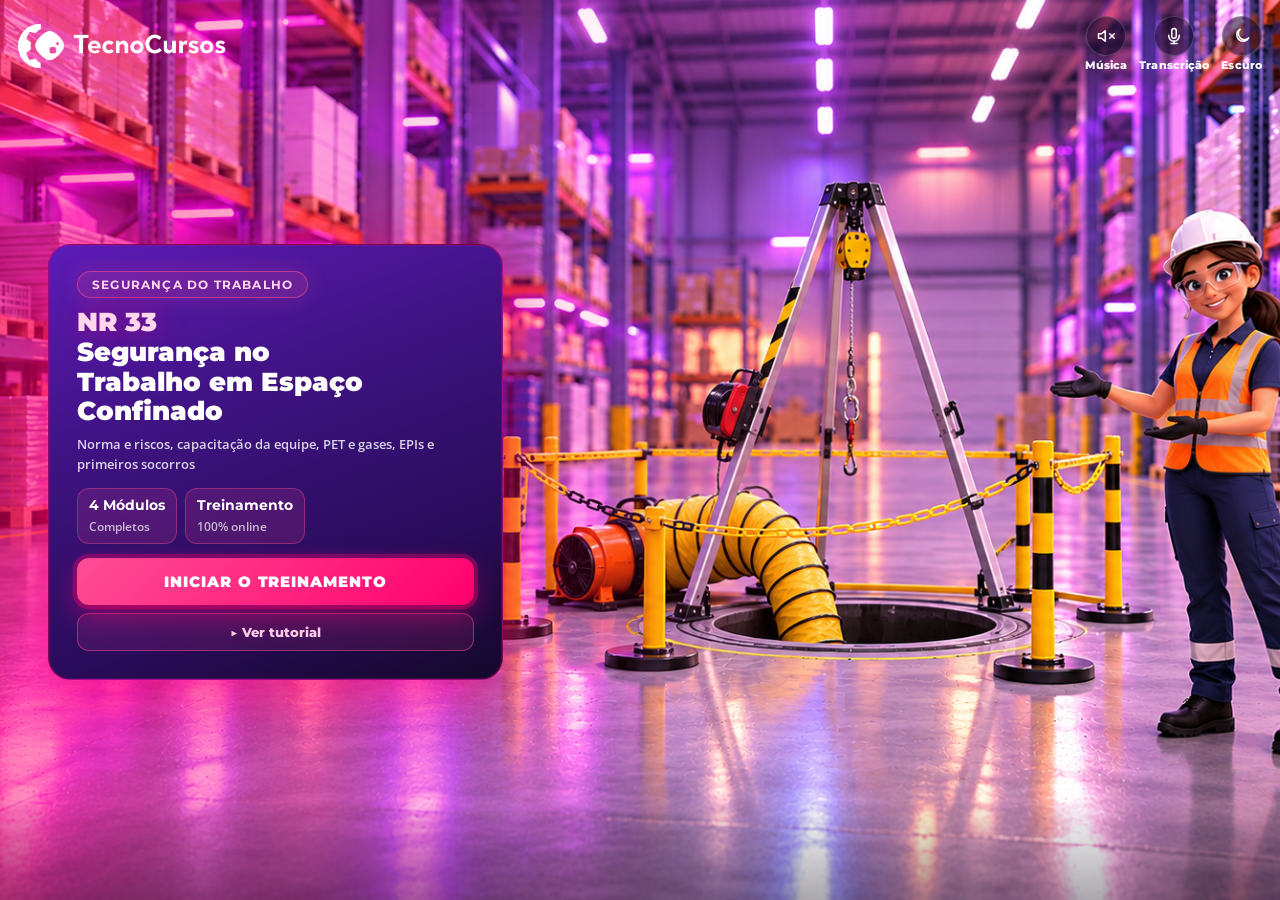
==== abrir-sessao-aprender.html @ 22b99789 "Publica o treinamento de segurança em espaço confinado da NR 33. Co-authored-by: Cursor <cursoragent" ====
<!DOCTYPE html>
<html lang="pt-BR">
<head>
  <meta charset="UTF-8">
  <meta http-equiv="refresh" content="0; url=sessao-aprender.html">
  <title>NR-11 — Operação de Paleteira Manual</title>
</head>
<body>
  <p style="font-family:sans-serif;padding:24px">
    Abrindo a sessão…
    <a href="sessao-aprender.html">Clique aqui se não abrir</a>
  </p>
</body>
</html>
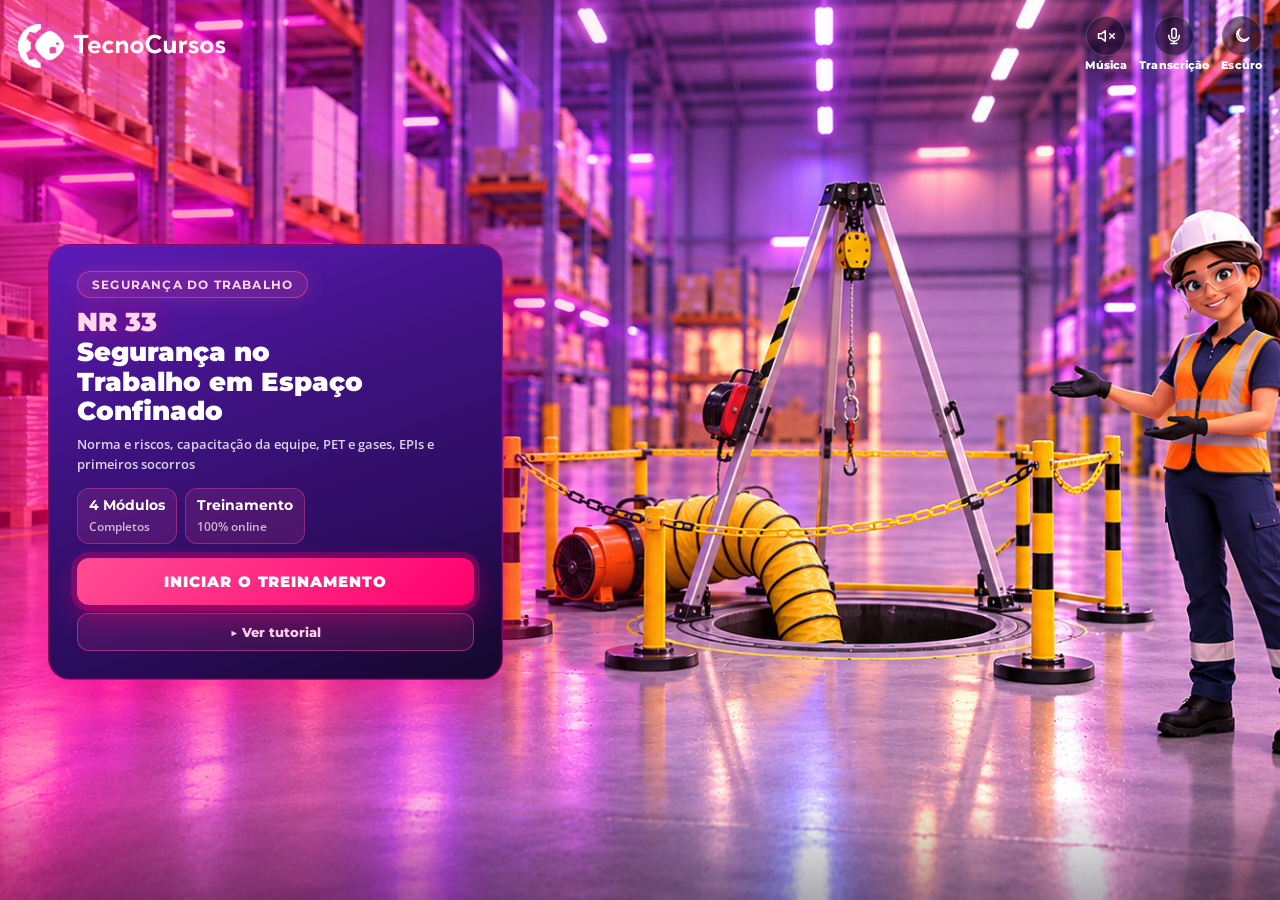
==== commit ef0ca8cf: "NR FINALIZADA" ====
--- a/abrir-sessao-aprender.html
+++ b/abrir-sessao-aprender.html
@@ -3,7 +3,7 @@
 <head>
   <meta charset="UTF-8">
   <meta http-equiv="refresh" content="0; url=sessao-aprender.html">
-  <title>NR-11 — Operação de Paleteira Manual</title>
+  <title>NR 33 — Segurança no Trabalho em Espaço Confinado</title>
 </head>
 <body>
   <p style="font-family:sans-serif;padding:24px">
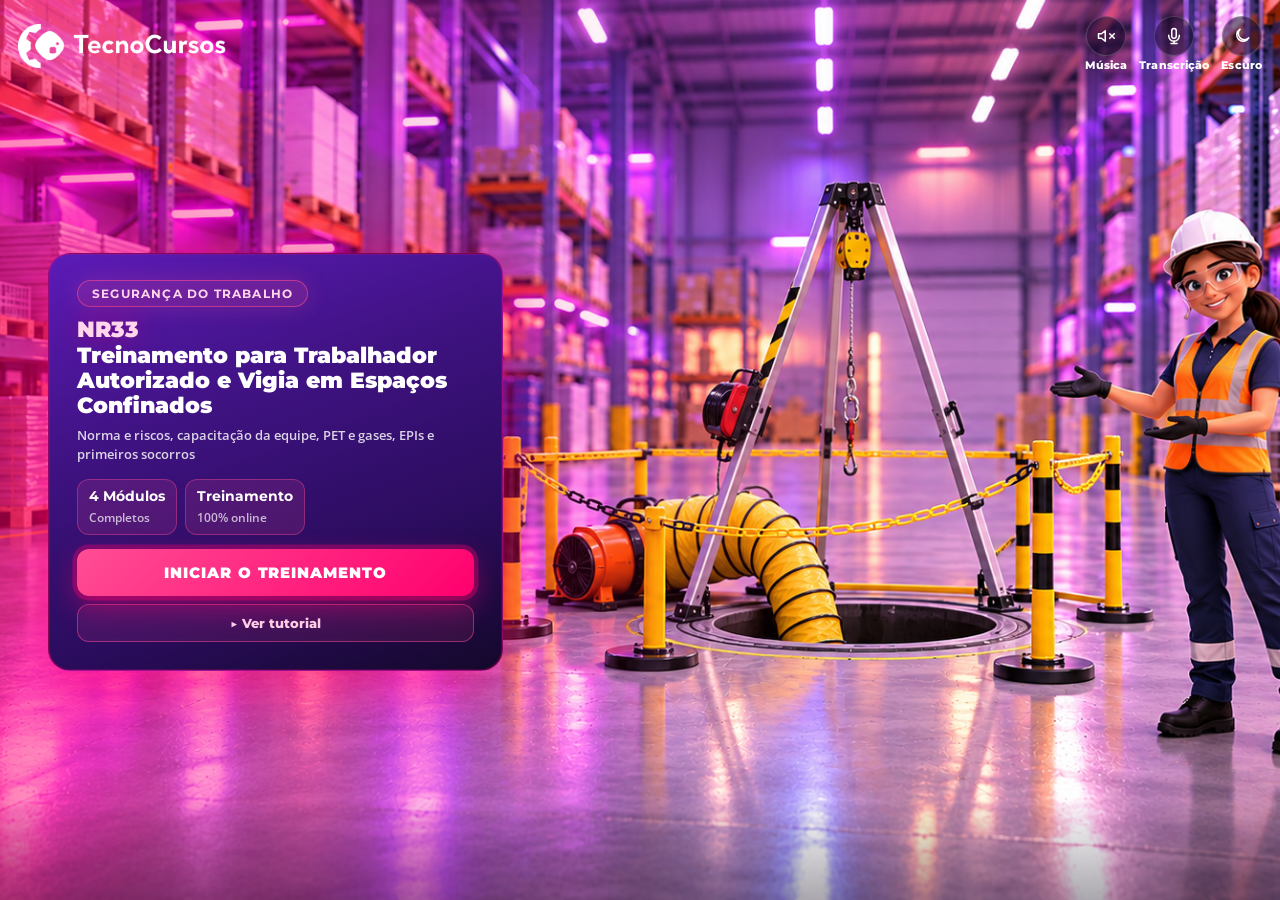
==== commit 93136a32: "TRANSCRIÇÕES FINALIZADAS" ====
--- a/abrir-sessao-aprender.html
+++ b/abrir-sessao-aprender.html
@@ -3,7 +3,7 @@
 <head>
   <meta charset="UTF-8">
   <meta http-equiv="refresh" content="0; url=sessao-aprender.html">
-  <title>NR 33 — Segurança no Trabalho em Espaço Confinado</title>
+  <title>NR33 Treinamento para Trabalhador Autorizado e Vigia em Espaços Confinados</title>
 </head>
 <body>
   <p style="font-family:sans-serif;padding:24px">
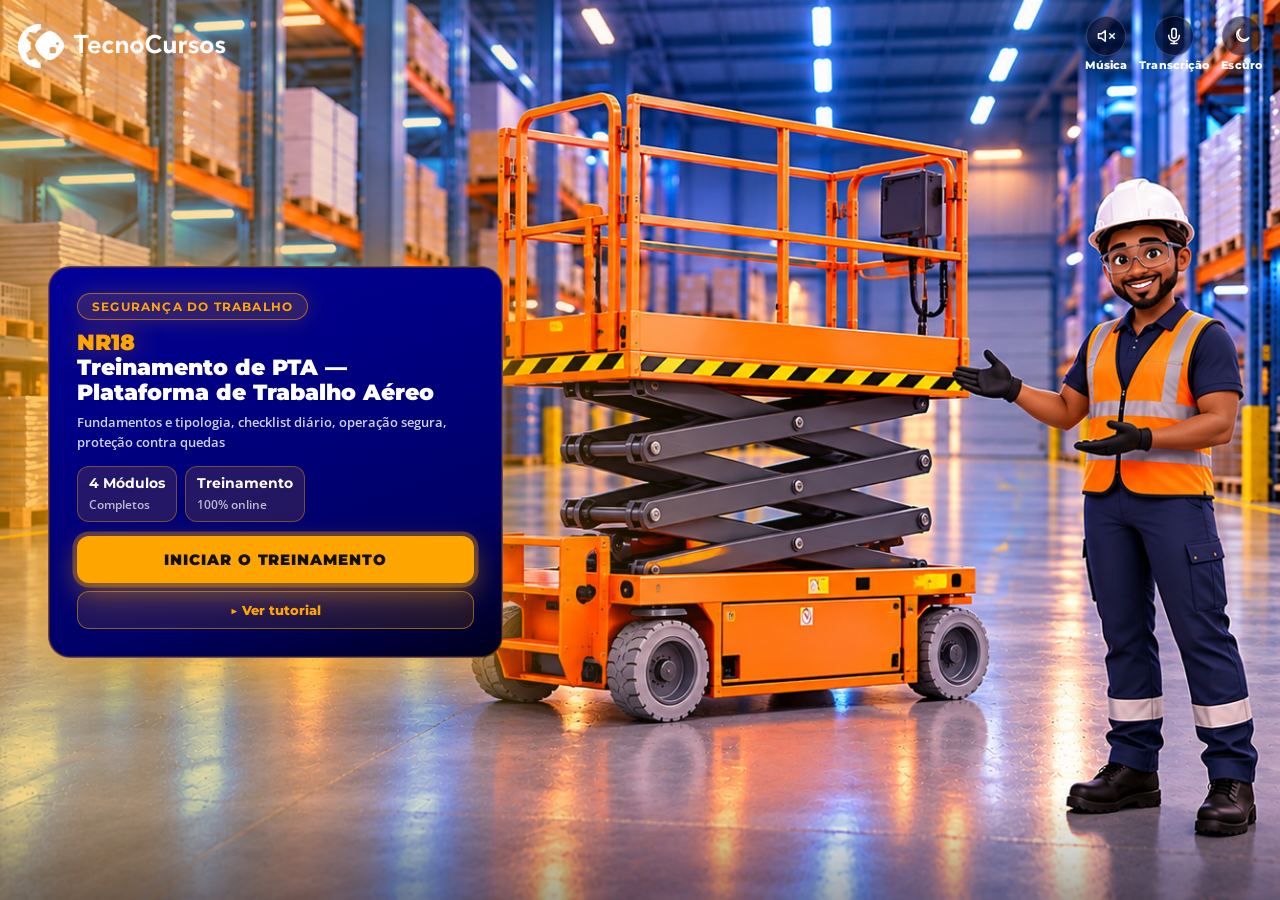
==== commit bfd5e72f: "Adapta o treinamento à NR 18 PEMT, com os vídeos do módulo 1 e o verdadeiro ou falso. Co-authored-by" ====
--- a/abrir-sessao-aprender.html
+++ b/abrir-sessao-aprender.html
@@ -3,7 +3,7 @@
 <head>
   <meta charset="UTF-8">
   <meta http-equiv="refresh" content="0; url=sessao-aprender.html">
-  <title>NR33 Treinamento para Trabalhador Autorizado e Vigia em Espaços Confinados</title>
+  <title>NR 18 — Treinamento de PTA / PEMT</title>
 </head>
 <body>
   <p style="font-family:sans-serif;padding:24px">
